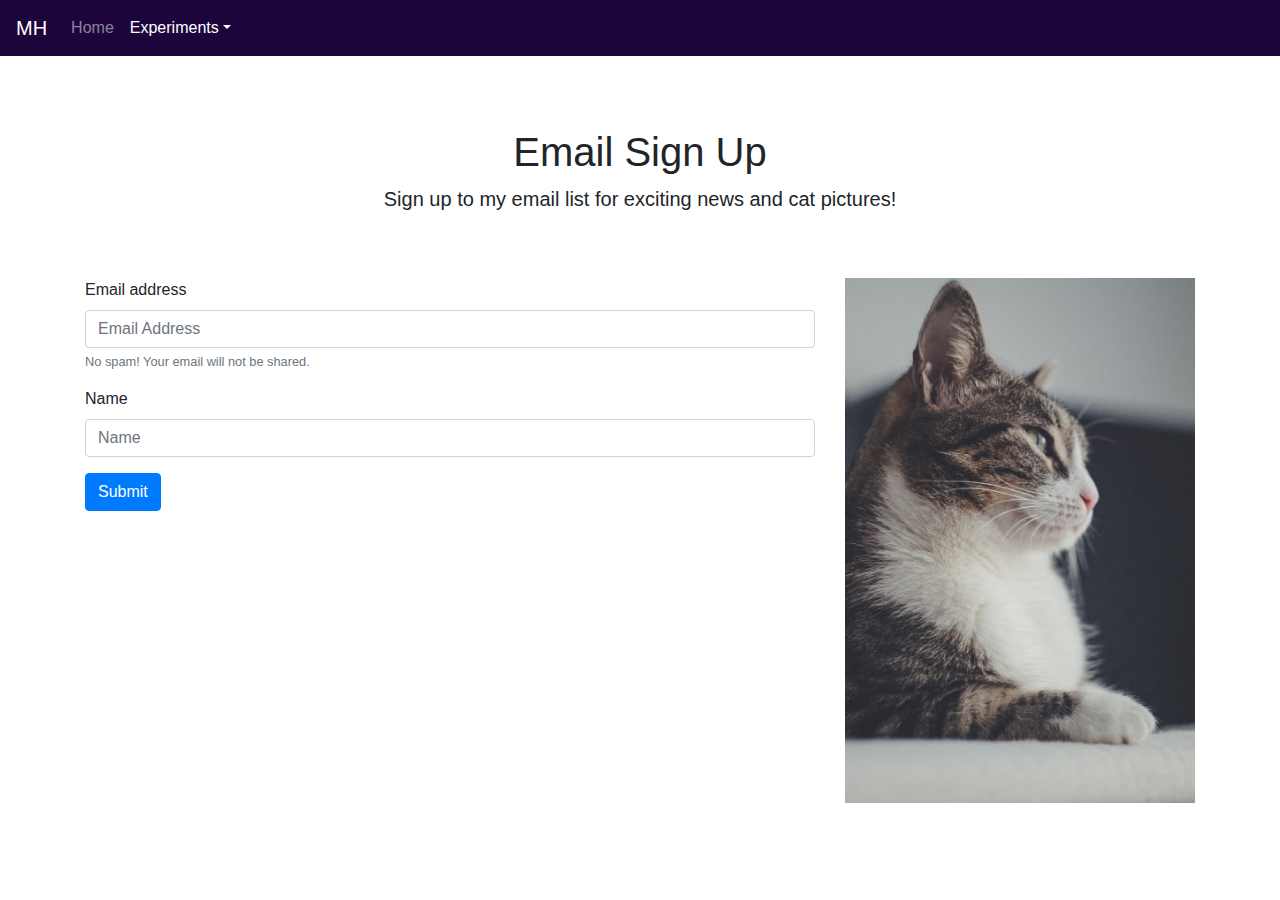
==== experiments/email.html @ 9f8aaba6 "added starting content" ====
<head>
    <meta charset="utf-8">
    <meta name="viewport" content="width=device-width, initial-scale=1, shrink-to-fit=no">
    <link rel="stylesheet" href="https://stackpath.bootstrapcdn.com/bootstrap/4.3.1/css/bootstrap.min.css"
        integrity="sha384-ggOyR0iXCbMQv3Xipma34MD+dH/1fQ784/j6cY/iJTQUOhcWr7x9JvoRxT2MZw1T" crossorigin="anonymous">
    <link href="/css/custom.css" rel="stylesheet">
    <title>Macaroni Hurricane</title>
</head>

<body>
    <nav class="navbar navbar-expand-md navbar-dark fixed-top" style="background-color: #1C053A;">
        <a class="navbar-brand" href="#">MH</a>
        <button class="navbar-toggler" type="button" data-toggle="collapse" data-target="#navbarsExampleDefault"
            aria-controls="navbarsExampleDefault" aria-expanded="false" aria-label="Toggle navigation">
            <span class="navbar-toggler-icon"></span>
        </button>

        <div class="collapse navbar-collapse" id="navbarsExampleDefault">
            <ul class="navbar-nav mr-auto">
                <li class="nav-item">
                    <a class="nav-link" href="/index.html">Home</a>
                </li>
                <li class="nav-item dropdown active">
                    <a class="nav-link dropdown-toggle" href="#" id="dropdown01" data-toggle="dropdown"
                        aria-haspopup="true" aria-expanded="false">Experiments</a>
                    <div class="dropdown-menu" aria-labelledby="dropdown01">
                        <a class="dropdown-item" href="#">Newsletter <span class="sr-only">(current)</span></a>
                    </div>
                </li>
            </ul>
        </div>
    </nav>

    <main role="main" class="container">

        <div class="landing">
            <h1>Email Sign Up</h1>
            <p class="lead">Sign up to my email list for exciting news and cat pictures!</p>
        </div>
        <div class="row">
            <div class="col-md-8">
                <form method="post" action="https://www.aweber.com/scripts/addlead.pl">
                    <div class="form-group">
                        <input type="hidden" name="listname" value="awlist5375609" />
                        <input type="hidden" name="redirect" value="http://macaronihurricane.com/experiments/thankyou.htm" />
                        <input type="hidden" name="meta_adtracking" value="custom form" />
                        <input type="hidden" name="meta_message" value="1" /> 
                        <input type="hidden" name="meta_forward_vars" value="1" /> 
                        <label for="emailAddress">Email address</label>
                        <input type="email" class="form-control" id="emailAddress" aria-describedby="emailHelp"
                            placeholder="Email Address">
                        <small id="emailHelp" class="form-text text-muted">No spam! Your email will not be shared.</small>
                    </div>
                    <div class="form-group">
                            <label for="name">Name</label>
                            <input type="text" class="form-control" id="nameBox" placeholder="Name">
                    </div>
                    <button type="submit" class="btn btn-primary">Submit</button>
                </form>
            </div>
            <div class="col">
                <img src="/img/email_cat.jpg" class="img-fluid" alt="gray cat">
            </div>
        </div>

    </main><!-- /.container -->

    <script src="https://code.jquery.com/jquery-3.3.1.slim.min.js"
        integrity="sha384-q8i/X+965DzO0rT7abK41JStQIAqVgRVzpbzo5smXKp4YfRvH+8abtTE1Pi6jizo"
        crossorigin="anonymous"></script>
    <script src="https://cdnjs.cloudflare.com/ajax/libs/popper.js/1.14.7/umd/popper.min.js"
        integrity="sha384-UO2eT0CpHqdSJQ6hJty5KVphtPhzWj9WO1clHTMGa3JDZwrnQq4sF86dIHNDz0W1"
        crossorigin="anonymous"></script>
    <script src="https://stackpath.bootstrapcdn.com/bootstrap/4.3.1/js/bootstrap.min.js"
        integrity="sha384-JjSmVgyd0p3pXB1rRibZUAYoIIy6OrQ6VrjIEaFf/nJGzIxFDsf4x0xIM+B07jRM"
        crossorigin="anonymous"></script>
</body>

</html>
---- css/custom.css ----
body {
    padding-top: 5rem;
  }
  .landing {
    padding: 3rem 1.5rem;
    text-align: center;
  }
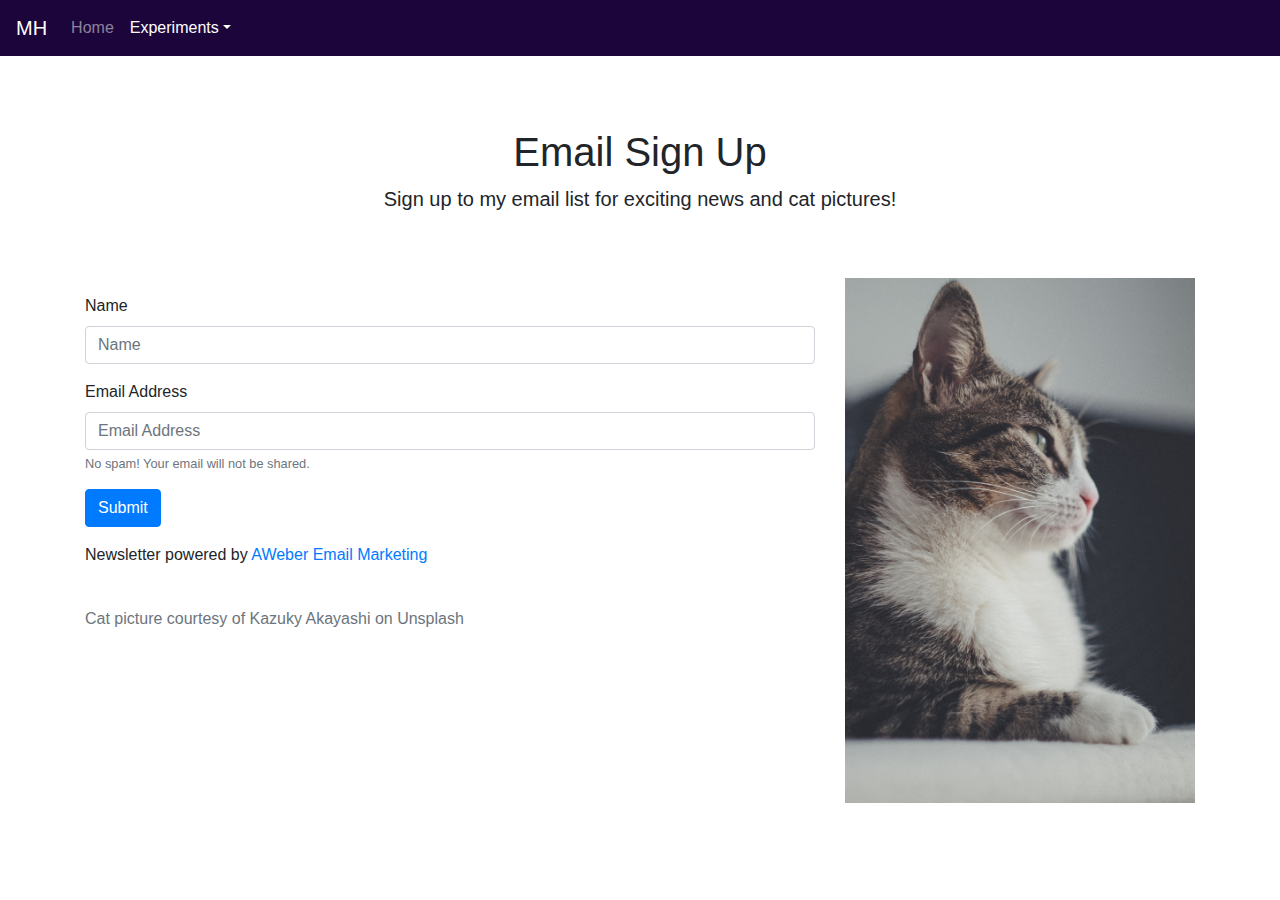
==== commit 97df3915: "add favicon, changes to email page" ====
--- a/experiments/email.html
+++ b/experiments/email.html
@@ -43,20 +43,25 @@
                     <div class="form-group">
                         <input type="hidden" name="listname" value="awlist5375609" />
                         <input type="hidden" name="redirect" value="http://macaronihurricane.com/experiments/thankyou.htm" />
-                        <input type="hidden" name="meta_adtracking" value="custom form" />
+                        <input type="hidden" name="meta_adtracking" value="custom-form" />
                         <input type="hidden" name="meta_message" value="1" /> 
                         <input type="hidden" name="meta_forward_vars" value="1" /> 
-                        <label for="emailAddress">Email address</label>
-                        <input type="email" class="form-control" id="emailAddress" aria-describedby="emailHelp"
-                            placeholder="Email Address">
-                        <small id="emailHelp" class="form-text text-muted">No spam! Your email will not be shared.</small>
                     </div>
                     <div class="form-group">
                             <label for="name">Name</label>
                             <input type="text" class="form-control" id="nameBox" placeholder="Name">
                     </div>
+                    <div class="form-group">
+                        <label for="emailAddress">Email Address</label>
+                        <input type="email" class="form-control" id="emailAddress" aria-describedby="emailHelp"
+                            placeholder="Email Address">
+                        <small id="emailHelp" class="form-text text-muted">No spam! Your email will not be shared.</small>
+                    </div>
                     <button type="submit" class="btn btn-primary">Submit</button>
                 </form>
+                <p>Newsletter powered by <a href="https://www.aweber.com">AWeber Email Marketing</a></p>
+                <br>
+                <p class="text-muted">Cat picture courtesy of Kazuky Akayashi on Unsplash</p>
             </div>
             <div class="col">
                 <img src="/img/email_cat.jpg" class="img-fluid" alt="gray cat">
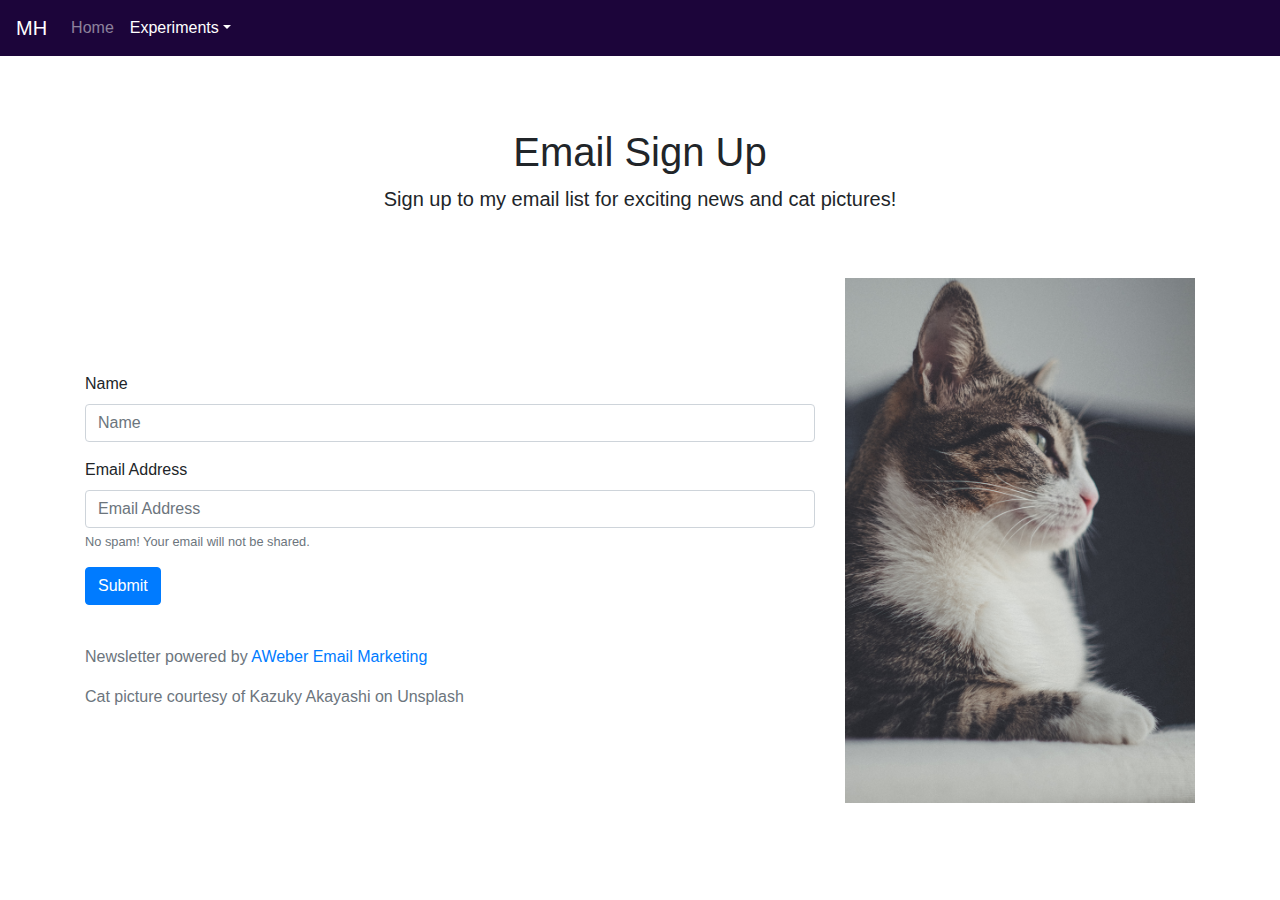
==== commit 0377c586: "minor cosmetic fixes" ====
--- a/experiments/email.html
+++ b/experiments/email.html
@@ -37,7 +37,7 @@
             <h1>Email Sign Up</h1>
             <p class="lead">Sign up to my email list for exciting news and cat pictures!</p>
         </div>
-        <div class="row">
+        <div class="row align-items-center">
             <div class="col-md-8">
                 <form method="post" action="https://www.aweber.com/scripts/addlead.pl">
                     <div class="form-group">
@@ -59,12 +59,12 @@
                     </div>
                     <button type="submit" class="btn btn-primary">Submit</button>
                 </form>
-                <p>Newsletter powered by <a href="https://www.aweber.com">AWeber Email Marketing</a></p>
                 <br>
+                <p class="text-muted">Newsletter powered by <a href="https://www.aweber.com" class="text-decoration-none">AWeber Email Marketing</a></p>
                 <p class="text-muted">Cat picture courtesy of Kazuky Akayashi on Unsplash</p>
             </div>
             <div class="col">
-                <img src="/img/email_cat.jpg" class="img-fluid" alt="gray cat">
+                <img src="/img/email_cat.jpg" class="img-fluid img-rounded" alt="gray cat">
             </div>
         </div>
 
